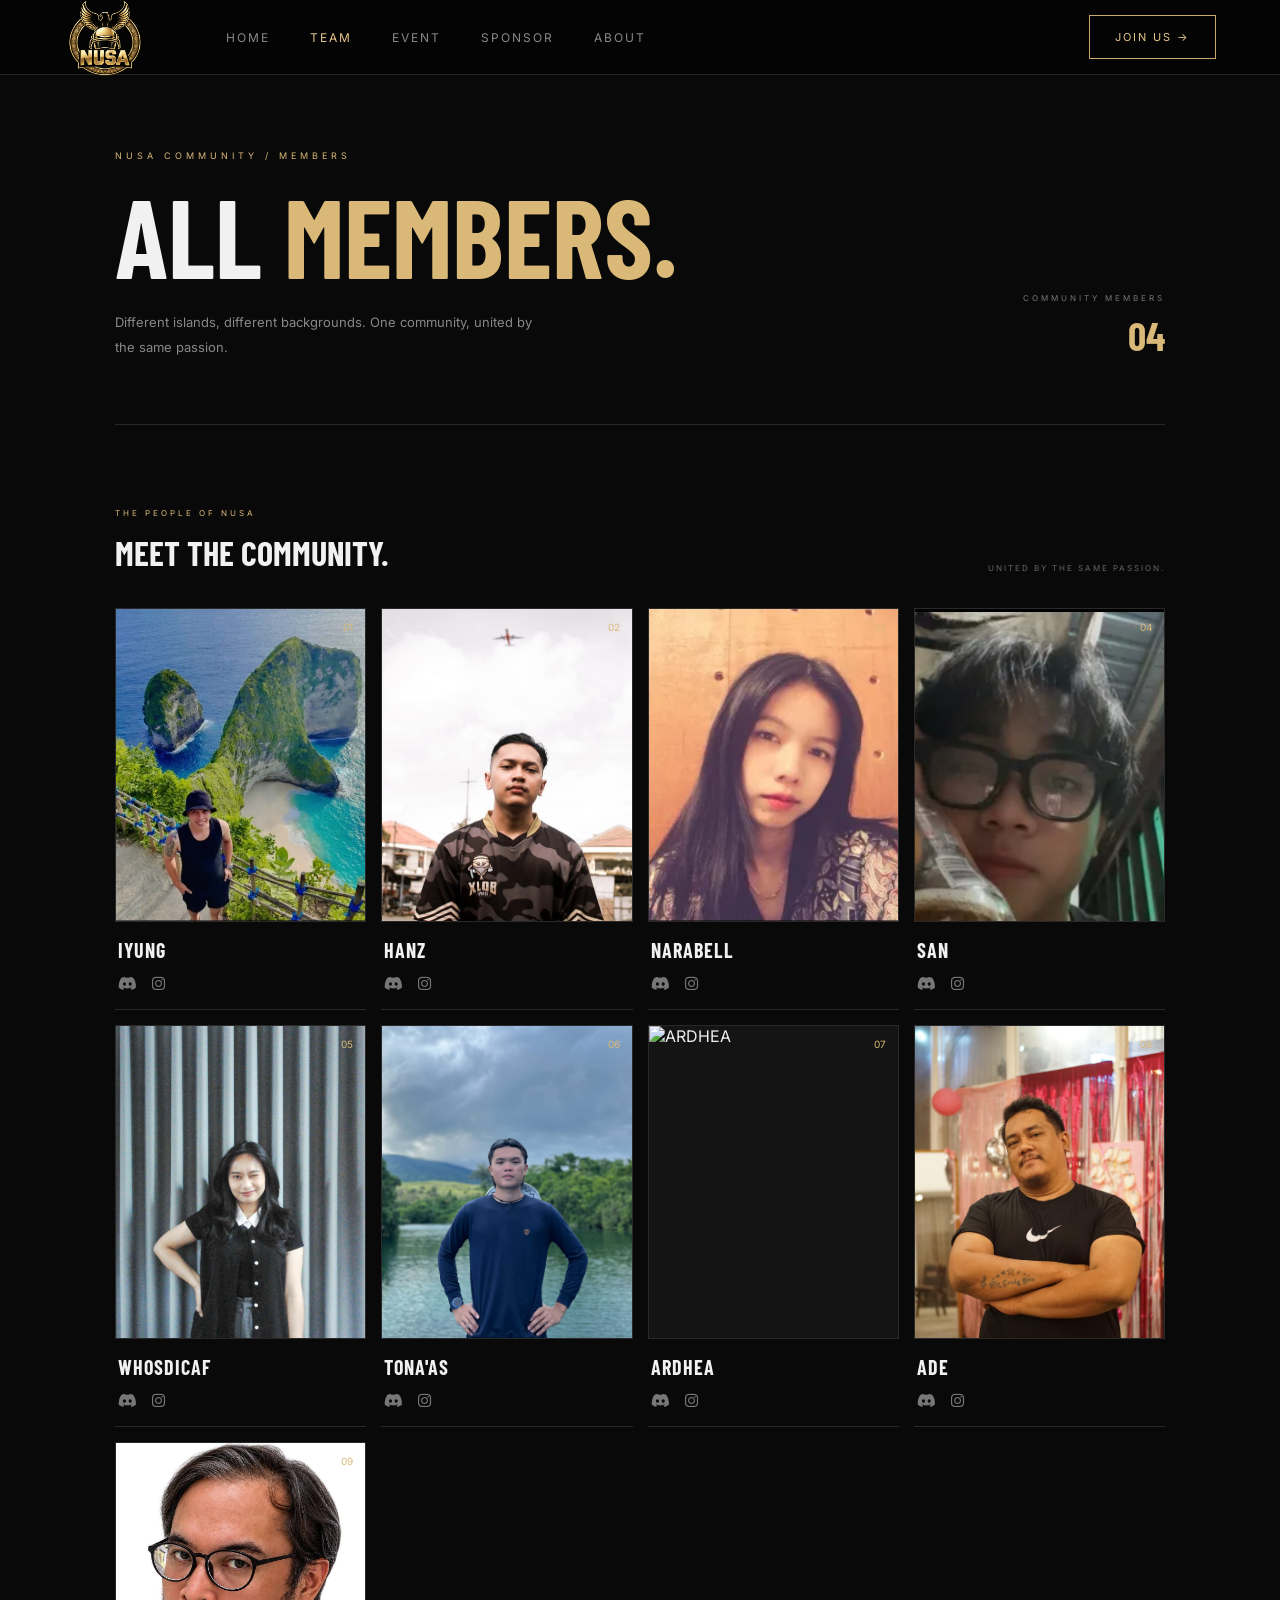
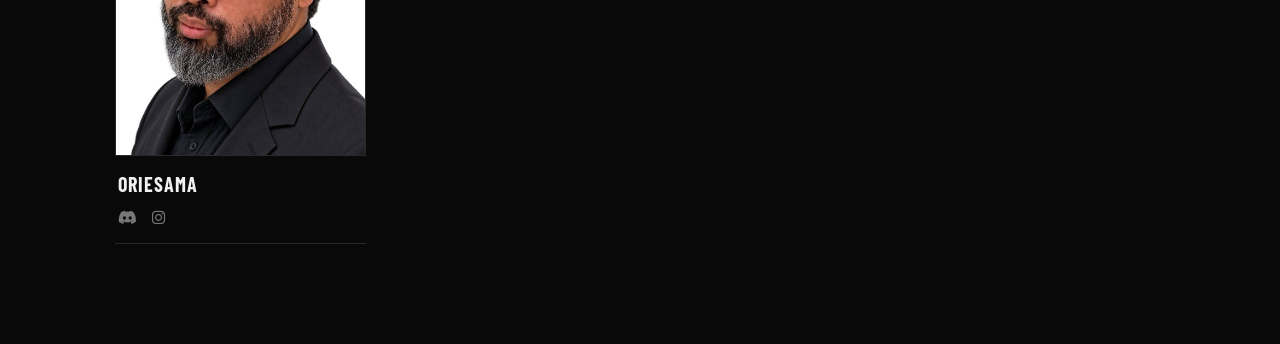
==== members.html @ d5d5108a "Add files via upload" ====
<!DOCTYPE html>
<html lang="id">

<head>
    <meta charset="UTF-8">
    <meta name="viewport" content="width=device-width, initial-scale=1.0">

    <title>NUSA — All Members</title>

    <link rel="stylesheet" href="style.css">
    <link rel="stylesheet" href="members.css">

    <link
        rel="stylesheet"
        href="https://cdnjs.cloudflare.com/ajax/libs/font-awesome/6.7.2/css/all.min.css"
    >
</head>

<body>

    <!-- NAVBAR -->
   
<header class="navbar">

    <div class="nav-logo">
        <a href="index.html">
            <img src="assets/logo-nusa.png" alt="NUSA">
        </a>
    </div>

    <nav>
        <a href="index.html#home">HOME</a>
        <a href="index.html#team" class="active">TEAM</a>
        <a href="index.html#event">EVENT</a>
        <a href="index.html#sponsor">SPONSOR</a>
        <a href="index.html#about">ABOUT</a>
    </nav>

    <a href="https://discord.gg/Gjk4y7gCj"
       target="_blank"
       rel="noopener noreferrer"
       class="join-btn">
        JOIN US <span>→</span>
    </a>

</header>

    <main>

        
<section class="members-page">

    <!-- MEMBERS HERO -->
    <div class="members-hero">
        <span class="members-label">NUSA COMMUNITY / MEMBERS</span>

        <h1>
            ALL <span>MEMBERS.</span>
        </h1>

        <p>
            Different islands, different backgrounds.
            One community, united by the same passion.
        </p>

        <div class="members-count">
            <span>COMMUNITY MEMBERS</span>
            <strong>04</strong>
        </div>
    </div>


    <!-- MEMBER DIRECTORY -->
    <div class="members-directory">

        <div class="directory-heading">
            <div>
                <span>THE PEOPLE OF NUSA</span>
                <h2>MEET THE COMMUNITY.</h2>
            </div>

            <p>UNITED BY THE SAME PASSION.</p>
        </div>


        <div class="members-grid">

            <!-- MEMBER 01 -->
            <article class="directory-card">
                <div class="directory-photo">
                    <img src="assets/member-01.jpg" alt="Iyung">
                    <span class="directory-number">01</span>
                </div>
                <div class="directory-info">
                    <h3>IYUNG</h3>

                    <div class="member-socials">
                        <a href="LINK_DISCORD_IYUNG"
                        target="_blank"
                        rel="noopener noreferrer"
                        aria-label="Discord">
                            <i class="fa-brands fa-discord"></i>
                        </a>

                        <a href="LINK_INSTAGRAM_IYUNG"
                        target="_blank"
                        rel="noopener noreferrer"
                        aria-label="Instagram">
                            <i class="fa-brands fa-instagram"></i>
                        </a>
                    </div>
                </div>
            </article>


            <!-- MEMBER 02 -->
            <article class="directory-card">
                <div class="directory-photo">
                    <img src="assets/member-02.jpg" alt="Hanz">
                    <span class="directory-number">02</span>
                </div>
                <div class="directory-info">
                    <h3>HANZ</h3>

                    <div class="member-socials">
                        <a href="LINK_DISCORD_HANZ"
                        target="_blank"
                        rel="noopener noreferrer"
                        aria-label="Discord">
                            <i class="fa-brands fa-discord"></i>
                        </a>

                        <a href="LINK_INSTAGRAM_HANZ"
                        target="_blank"
                        rel="noopener noreferrer"
                        aria-label="Instagram">
                            <i class="fa-brands fa-instagram"></i>
                        </a>
                    </div>
                </div>
            </article>


            <!-- MEMBER 03 -->
            <article class="directory-card">
                <div class="directory-photo">
                    <img src="assets/member-03.jpg" alt="Narabell">
                    <span class="directory-number">03</span>
                </div>
                <div class="directory-info">
                    <h3>NARABELL</h3>

                    <div class="member-socials">
                        <a href="LINK_DISCORD_NARABELL"
                        target="_blank"
                        rel="noopener noreferrer"
                        aria-label="Discord">
                            <i class="fa-brands fa-discord"></i>
                        </a>

                        <a href="LINK_INSTAGRAM_NARABELL"
                        target="_blank"
                        rel="noopener noreferrer"
                        aria-label="Instagram">
                            <i class="fa-brands fa-instagram"></i>
                        </a>
                    </div>
                </div>
            </article>


            <!-- MEMBER 04 -->
            <article class="directory-card">
                <div class="directory-photo">
                    <img src="assets/member-04.jpg" alt="San">
                    <span class="directory-number">04</span>
                </div>          
                <div class="directory-info">
                    <h3>SAN</h3>
                    <div class="member-socials">
                        <a href="LINK_DISCORD_SAN"
                        target="_blank"
                        rel="noopener noreferrer"
                        aria-label="Discord">
                            <i class="fa-brands fa-discord"></i>
                        </a>

                        <a href="LINK_INSTAGRAM_SAN"
                        target="_blank"
                        rel="noopener noreferrer"
                        aria-label="Instagram">
                            <i class="fa-brands fa-instagram"></i>
                        </a>
                    </div>
                </div>
            </article>

            <!-- MEMBER 05 -->
            <article class="directory-card">
                <div class="directory-photo">
                    <img src="assets/member-05.jpg" alt="WHOSDICAF">
                    <span class="directory-number">05</span>
                </div>          
                <div class="directory-info">
                    <h3>WHOSDICAF</h3>
                    <div class="member-socials">
                        <a href="LINK_DISCORD_WHOSDICAF"
                        target="_blank"
                        rel="noopener noreferrer"
                        aria-label="Discord">
                            <i class="fa-brands fa-discord"></i>
                        </a>

                        <a href="LINK_INSTAGRAM_WHOSDICAF"
                        target="_blank"
                        rel="noopener noreferrer"
                        aria-label="Instagram">
                            <i class="fa-brands fa-instagram"></i>
                        </a>
                    </div>
                </div>
            </article>

            <!-- MEMBER 06 -->
            <article class="directory-card">
                <div class="directory-photo">
                    <img src="assets/member-06.jpg" alt="TONA'AS">
                    <span class="directory-number">06</span>
                </div>          
                <div class="directory-info">
                    <h3>TONA'AS</h3>
                    <div class="member-socials">
                        <a href="LINK_DISCORD_TONA'AS"
                        target="_blank"
                        rel="noopener noreferrer"
                        aria-label="Discord">
                            <i class="fa-brands fa-discord"></i>
                        </a>

                        <a href="LINK_INSTAGRAM_TONA'AS"
                        target="_blank"
                        rel="noopener noreferrer"
                        aria-label="Instagram">
                            <i class="fa-brands fa-instagram"></i>
                        </a>
                    </div>
                </div>
                </article>

            <!-- MEMBER 07 -->
            <article class="directory-card">
                <div class="directory-photo">
                    <img src="assets/member-07.jpg" alt="ARDHEA">
                    <span class="directory-number">07</span>
                </div>          
                <div class="directory-info">
                    <h3>ARDHEA</h3>
                    <div class="member-socials">
                        <a href="LINK_DISCORD_ARDHEA"
                        target="_blank"
                        rel="noopener noreferrer"
                        aria-label="Discord">
                            <i class="fa-brands fa-discord"></i>
                        </a>

                        <a href="LINK_INSTAGRAM_ARDHEA"
                        target="_blank"
                        rel="noopener noreferrer"
                        aria-label="Instagram">
                            <i class="fa-brands fa-instagram"></i>
                        </a>
                    </div>
                </div>
            </article>

            <!-- MEMBER 08 -->
            <article class="directory-card">
                <div class="directory-photo">
                    <img src="assets/member-08.jpg" alt="ADE">
                    <span class="directory-number">08</span>
                </div>          
                <div class="directory-info">
                    <h3>ADE</h3>
                    <div class="member-socials">
                        <a href="LINK_DISCORD_ADE"
                        target="_blank"
                        rel="noopener noreferrer"
                        aria-label="Discord">
                            <i class="fa-brands fa-discord"></i>
                        </a>

                        <a href="LINK_INSTAGRAM_ADE"
                        target="_blank"
                        rel="noopener noreferrer"
                        aria-label="Instagram">
                            <i class="fa-brands fa-instagram"></i>
                        </a>
                    </div>
                </div>
            </article>

            <!-- MEMBER 09 -->
            <article class="directory-card">
                <div class="directory-photo">
                    <img src="assets/member-09.jpg" alt="ORIESAMA">
                    <span class="directory-number">09</span>
                </div>          
                <div class="directory-info">
                    <h3>ORIESAMA</h3>
                    <div class="member-socials">
                        <a href="LINK_DISCORD_ORIESAMA"
                        target="_blank"
                        rel="noopener noreferrer"
                        aria-label="Discord">
                            <i class="fa-brands fa-discord"></i>
                        </a>

                        <a href="LINK_INSTAGRAM_ORIESAMA"
                        target="_blank"
                        rel="noopener noreferrer"
                        aria-label="Instagram">
                            <i class="fa-brands fa-instagram"></i>
                        </a>
                    </div>
                </div>
            </article>

        </div>

    </div>

</section>

    </main>

    <!-- FOOTER -->

</body>
</html>
---- style.css ----
@import url('https://fonts.googleapis.com/css2?family=Barlow+Condensed:wght@400;500;600;700&family=Inter:wght@300;400;500;600&display=swap');


/* ================= RESET ================= */

* {
    margin: 0;
    padding: 0;
    box-sizing: border-box;
}

html {
    scroll-behavior: smooth;
}

body {
    background: #090909;
    color: #eee;
    font-family: 'Inter', sans-serif;
}

a {
    color: inherit;
    text-decoration: none;
}


/* ================= STARTUP SCREEN ================= */

#preloader {
    position: fixed;
    inset: 0;

    width: 100vw;
    height: 100vh;

    background: #000;

    display: flex;
    align-items: center;
    justify-content: center;

    z-index: 9999;

    opacity: 1;
    visibility: visible;

    overflow: hidden;

    transition:
        opacity 1s ease,
        visibility 1s ease;
}


/* Startup image */

#preloader img {
    width: 100vw;
    height: 100vh;

    max-width: none;

    object-fit: cover;

    display: block;

    transform: scale(1);

    animation: startupZoom 3.2s ease forwards;
}


/* Saat startup selesai */

#preloader.hide {
    opacity: 0;
    visibility: hidden;
    pointer-events: none;
}


/* Zoom cinematic */

@keyframes startupZoom {

    0% {
        transform: scale(1.02);
    }

    70% {
        transform: scale(1.06);
    }

    100% {
        transform: scale(1.1);
    }

}


/* ================= NAVBAR ================= */

.navbar {
    position: fixed;

    top: 0;
    left: 0;

    width: 100%;
    height: 75px;

    display: flex;
    align-items: center;

    padding: 0 5%;

    background: rgba(5, 5, 5, 0.92);

    border-bottom: 1px solid #252525;

    z-index: 1000;
}

.nav-logo img {
    width: 82px;
    height: auto;
    display: block;
}

.navbar nav {
    display: flex;
    gap: 40px;

    margin-left: 80px;
}

.navbar nav a {
    font-size: 12px;
    letter-spacing: 2px;

    color: #888;

    transition: 0.3s;
}

.navbar nav a:hover,
.navbar nav a.active {
    color: #e5c58a;
}

.join-btn {
    margin-left: auto;

    padding: 14px 25px;

    border: 1px solid #c9a96a;

    color: #e5c58a;

    font-size: 11px;
    letter-spacing: 2px;

    transition: 0.3s;
}

.join-btn:hover {
    background: #c9a96a;
    color: #000;
}


/* ================= HERO ================= */

.hero {
    min-height: calc(100vh - 75px);

    position: relative;

    display: flex;
    align-items: center;

    overflow: hidden;

    padding: 110px 8% 70px;

    background:
        radial-gradient(
            circle at 72% 48%,
            rgba(201, 169, 106, 0.10),
            transparent 28%
        ),
        radial-gradient(
            circle at 50% 100%,
            rgba(201, 169, 106, 0.04),
            transparent 35%
        ),
        #090909;
}


/* ================= HERO TEXTURE ================= */

.hero::before {
    content: "";

    position: absolute;

    inset: 0;

    opacity: 0.18;

    background-image:
        linear-gradient(
            90deg,
            transparent 49.8%,
            rgba(201,169,106,0.08) 50%,
            transparent 50.2%
        ),
        linear-gradient(
            rgba(255,255,255,0.018) 1px,
            transparent 1px
        );

    background-size:
        100% 100%,
        100% 5px;

    pointer-events: none;
}


/* ================= DECORATIVE CIRCLE ================= */

.hero::after {
    content: "";

    position: absolute;

    width: 720px;
    height: 720px;

    right: 5%;
    top: 50%;

    transform: translateY(-50%);

    border: 1px solid rgba(201,169,106,0.12);

    border-radius: 50%;

    box-shadow:
        0 0 0 60px rgba(201,169,106,0.015),
        0 0 0 120px rgba(201,169,106,0.008);

    pointer-events: none;
}


/* ================= HERO CONTENT ================= */

.hero-content {
    width: 48%;

    position: relative;

    z-index: 3;
}


.small-title {
    font-size: 10px;

    letter-spacing: 4px;

    line-height: 1.8;

    color: #888;

    margin-bottom: 32px;
}


.hero h1 {
    font-family: 'Barlow Condensed', sans-serif;

    font-size: clamp(58px, 6vw, 94px);

    line-height: 0.88;

    font-weight: 600;

    letter-spacing: -2px;

    color: #eeeeee;
}


.hero h1 span {
    color: #d9b878;
}


.line {
    width: 42px;
    height: 2px;

    background: #d9b878;

    margin: 30px 0;
}


.hero-description {
    max-width: 430px;

    font-size: 13px;

    line-height: 1.8;

    color: #858585;
}


/* ================= HERO BUTTONS ================= */

.hero-buttons {
    display: flex;

    gap: 14px;

    margin-top: 32px;
}


.btn-primary,
.btn-secondary {
    display: inline-flex;

    align-items: center;

    justify-content: center;

    min-height: 48px;

    padding: 0 25px;

    font-size: 10px;

    letter-spacing: 1.8px;

    transition:
        background 0.3s ease,
        color 0.3s ease,
        border-color 0.3s ease,
        transform 0.3s ease;
}


.btn-primary {
    background: #d9b878;

    color: #080808;

    border: 1px solid #d9b878;
}


.btn-primary:hover {
    background: #edd49f;

    transform: translateY(-2px);
}


.btn-secondary {
    border: 1px solid #444;

    color: #ddd;

    background: rgba(255,255,255,0.01);
}


.btn-secondary:hover {
    border-color: #d9b878;

    color: #d9b878;

    transform: translateY(-2px);
}


/* ================= HERO LOGO ================= */

.hero-logo {
    position: absolute;

    z-index: 3;

    right: 14%;

    top: 50%;

    transform: translateY(-50%);

    width: 430px;

    text-align: center;
}


.hero-logo::before {
    content: "";

    position: absolute;

    width: 470px;
    height: 470px;

    left: 50%;
    top: 50%;

    transform: translate(-50%, -50%);

    border: 1px solid rgba(201,169,106,0.08);

    border-radius: 50%;
}


.hero-logo img {
    position: relative;

    width: 410px;

    max-width: 100%;

    display: block;

    margin: 0 auto;

    filter:
        drop-shadow(0 15px 35px rgba(0,0,0,0.7))
        drop-shadow(0 0 25px rgba(201,169,106,0.08));
}


.hero-logo p {
    position: relative;

    margin-top: -5px;

    font-family: 'Barlow Condensed', sans-serif;

    font-size: 20px;

    letter-spacing: 5px;

    color: #d9b878;
}


/* ================= HERO SIDE TEXT ================= */

.hero-side-text {
    position: absolute;

    right: 3.5%;

    top: 50%;

    transform: translateY(-50%);

    z-index: 3;

    font-size: 9px;

    line-height: 2;

    letter-spacing: 4px;

    color: #555;

    text-align: center;
}


/* ================= HERO DECORATIVE LINE ================= */

.hero-content::before {
    content: "";

    position: absolute;

    width: 1px;
    height: 90px;

    left: -35px;
    top: 50%;

    transform: translateY(-50%);

    background:
        linear-gradient(
            to bottom,
            transparent,
            #d9b878,
            transparent
        );

    opacity: 0.5;
}


/* ================= HERO SLIDE INDICATOR ================= */

.hero::marker {
    display: none;
}


/* ================= RESPONSIVE HERO ================= */

@media (max-width: 1100px) {

    .hero-logo {
        right: 8%;
    }

    .hero-logo img {
        width: 350px;
    }

    .hero-logo::before {
        width: 400px;
        height: 400px;
    }

    .hero-side-text {
        display: none;
    }
}


@media (max-width: 900px) {

    .hero {
        min-height: 850px;

        padding: 120px 8% 80px;

        align-items: flex-start;
    }

    .hero-content {
        width: 100%;
    }

    .hero-logo {
        position: absolute;

        right: 50%;

        top: 58%;

        transform: translate(50%, -50%);

        opacity: 0.18;

        width: 500px;
    }

    .hero-logo img {
        width: 420px;
    }

    .hero-logo p {
        display: none;
    }

    .hero::after {
        right: 50%;

        transform:
            translate(50%, -50%);
    }
}


@media (max-width: 600px) {

    .hero {
        min-height: 800px;

        padding: 110px 7% 60px;
    }

    .hero h1 {
        font-size: 55px;
    }

    .hero-description {
        max-width: 320px;
    }

    .hero-buttons {
        flex-wrap: wrap;
    }

    .hero-logo {
        top: 62%;

        width: 380px;
    }

    .hero-logo img {
        width: 340px;
    }

    .hero-logo::before {
        width: 360px;
        height: 360px;
    }

    .hero-content::before {
        display: none;
    }
}


/* ================= SECTION ================= */

.section {
    position: relative;

    padding: 100px 8%;

    border-top: 1px solid #242424;
}

.section-number {
    position: absolute;

    left: 3%;

    top: 105px;

    color: #a98b58;

    font-family: 'Barlow Condensed';

    font-size: 20px;
}

.section-header {
    display: flex;

    justify-content: space-between;

    align-items: end;

    margin-left: 35px;

    margin-bottom: 45px;
}

.section-header h2 {
    font-family: 'Barlow Condensed';

    font-size: 45px;

    letter-spacing: 2px;

    color: #e5c58a;
}

.section-header p {
    font-size: 10px;

    letter-spacing: 3px;

    color: #777;

    margin-top: 5px;
}

.section-header > a {
    font-size: 10px;

    letter-spacing: 2px;

    color: #aaa;
}


/* ================= TEAM ================= */

.team-section {
    padding-top: 110px;
    padding-bottom: 120px;

    background: #090909;
}


/* ================= TEAM INTRO ================= */

.team-intro {
    display: grid;

    grid-template-columns: 1fr 1fr;

    gap: 60px;

    margin-left: 35px;

    margin-bottom: 55px;

    align-items: end;
}


.team-intro-text span {
    font-size: 9px;

    letter-spacing: 4px;

    color: #777;
}


.team-intro-text h3 {
    margin-top: 15px;

    font-family: 'Barlow Condensed', sans-serif;

    font-size: 55px;

    line-height: 0.9;

    font-weight: 500;

    color: #eee;
}


.team-intro-text h3 strong {
    color: #d9b878;

    font-weight: 500;
}


/* ================= TEAM QUOTE ================= */

.team-quote {
    position: relative;

    padding-left: 30px;

    border-left: 1px solid rgba(217,184,120,0.4);

    font-family: 'Barlow Condensed', sans-serif;

    font-size: 32px;

    line-height: 1.05;

    font-style: italic;

    color: #aaa;
}


.team-quote > span {
    position: absolute;

    left: 28px;
    top: -20px;

    font-family: Georgia, serif;

    font-size: 55px;

    color: #d9b878;

    opacity: 0.7;
}


.team-quote small {
    display: block;

    margin-top: 22px;

    font-family: 'Inter', sans-serif;

    font-size: 8px;

    font-style: normal;

    letter-spacing: 3px;

    color: #666;
}


/* ================= MEMBER GRID ================= */

.team-grid {
    display: grid;

    grid-template-columns:
        repeat(4, 1fr);

    gap: 12px;

    margin-left: 35px;
}


/* ================= MEMBER CARD ================= */

.member-card {
    position: relative;

    min-width: 0;
}


.member-photo {
    position: relative;

    height: 330px;

    overflow: hidden;

    border: 1px solid #292929;

    background:
        radial-gradient(
            circle at center,
            #24211d 0%,
            #111 45%,
            #080808 100%
        );

    transition:
        border-color 0.35s ease,
        transform 0.35s ease;
}


.member-photo::before {
    content: "";

    position: absolute;

    width: 190px;
    height: 190px;

    left: 50%;
    top: 48%;

    transform:
        translate(-50%, -50%);

    border: 1px solid rgba(217,184,120,0.12);

    border-radius: 50%;
}


.member-photo::after {
    content: "";

    position: absolute;

    inset: 0;

    background:
        linear-gradient(
            135deg,
            transparent 45%,
            rgba(217,184,120,0.04) 50%,
            transparent 55%
        );

    pointer-events: none;
}


/* ================= MEMBER PLACEHOLDER ================= */

.member-placeholder {
    position: absolute;

    left: 50%;
    top: 50%;

    transform:
        translate(-50%, -50%);

    font-family: 'Barlow Condensed', sans-serif;

    font-size: 55px;

    letter-spacing: 3px;

    color: rgba(217,184,120,0.12);

    z-index: 1;
}


/* ================= MEMBER NUMBER ================= */

.member-number {
    position: absolute;

    top: 15px;
    right: 15px;

    z-index: 3;

    font-family: 'Barlow Condensed', sans-serif;

    font-size: 14px;

    color: #d9b878;
}


/* ================= MEMBER NAME ================= */

.member-name {
    padding: 16px 4px 0;

    font-family: 'Barlow Condensed', sans-serif;

    font-size: 21px;

    letter-spacing: 1.5px;

    color: #eee;
}


/* ================= MEMBER HOVER ================= */

.member-card:hover .member-photo {
    border-color: rgba(217,184,120,0.65);

    transform: translateY(-5px);
}


.member-card:hover .member-placeholder {
    color: rgba(217,184,120,0.3);

    transform:
        translate(-50%, -50%)
        scale(1.05);
}


/* ================= TEAM RESPONSIVE ================= */

@media (max-width: 900px) {

    .team-intro {
        grid-template-columns: 1fr;

        gap: 35px;
    }

    .team-grid {
        grid-template-columns:
            repeat(2, 1fr);
    }

}


@media (max-width: 600px) {

    .team-section {
        padding-top: 80px;
    }

    .team-intro {
        margin-left: 0;
    }

    .team-intro-text h3 {
        font-size: 45px;
    }

    .team-quote {
        font-size: 27px;
    }

    .team-grid {
        grid-template-columns:
            repeat(2, 1fr);

        margin-left: 0;
    }

    .member-photo {
        height: 240px;
    }

    .member-placeholder {
        font-size: 35px;
    }

}


/* ================= EVENT ================= */

.event-section {
    padding-top: 120px;
    padding-bottom: 120px;

    background: #090909;
}


/* ================= FEATURED EVENT ================= */

.featured-event {
    position: relative;

    display: grid;

    grid-template-columns: 1.5fr 0.7fr;

    min-height: 390px;

    margin-left: 35px;

    border: 1px solid #292929;

    background:
        radial-gradient(
            circle at 75% 50%,
            rgba(217,184,120,0.08),
            transparent 30%
        ),
        #0d0d0d;

    overflow: hidden;
}


/* Decorative circle */

.featured-event::before {
    content: "";

    position: absolute;

    width: 500px;
    height: 500px;

    right: 40px;
    top: 50%;

    transform: translateY(-50%);

    border: 1px solid rgba(217,184,120,0.07);

    border-radius: 50%;
}


.featured-event::after {
    content: "NUSA";

    position: absolute;

    right: 50px;
    bottom: -45px;

    font-family: 'Barlow Condensed', sans-serif;

    font-size: 180px;

    font-weight: 700;

    letter-spacing: -5px;

    color: rgba(255,255,255,0.018);

    pointer-events: none;
}


/* ================= FEATURED MAIN ================= */

.featured-event-main {
    position: relative;

    z-index: 2;

    padding: 45px 50px;
}


.event-label {
    display: inline-block;

    padding: 7px 11px;

    background: #d9b878;

    color: #090909;

    font-size: 8px;

    letter-spacing: 2px;
}


.event-number {
    position: absolute;

    top: 45px;
    right: 30px;

    font-family: 'Barlow Condensed', sans-serif;

    font-size: 14px;

    color: #555;
}


.featured-event h3 {
    margin-top: 45px;

    font-family: 'Barlow Condensed', sans-serif;

    font-size: 62px;

    line-height: 0.84;

    letter-spacing: 1px;

    color: #eee;
}


.featured-event p {
    max-width: 470px;

    margin-top: 28px;

    color: #777;

    font-size: 12px;

    line-height: 1.8;
}


/* ================= EVENT BUTTON ================= */

.event-button {
    display: inline-flex;

    margin-top: 28px;

    padding: 13px 20px;

    border: 1px solid #555;

    color: #d9b878;

    font-size: 9px;

    letter-spacing: 1.8px;

    transition: 0.3s ease;
}


.event-button:hover {
    border-color: #d9b878;

    background: #d9b878;

    color: #080808;
}


/* ================= FEATURED SIDE ================= */

.featured-event-side {
    position: relative;

    z-index: 2;

    display: flex;

    flex-direction: column;

    justify-content: center;

    gap: 35px;

    padding: 45px;

    border-left: 1px solid #292929;
}


.event-date,
.event-type,
.event-location {
    display: flex;

    flex-direction: column;

    gap: 7px;

    font-family: 'Barlow Condensed', sans-serif;

    font-size: 20px;

    letter-spacing: 1px;

    color: #ddd;
}


.event-date strong {
    font-size: 38px;

    color: #d9b878;
}


.event-date span,
.event-type span,
.event-location span {
    font-family: 'Inter', sans-serif;

    font-size: 8px;

    letter-spacing: 3px;

    color: #666;
}


/* ================= EVENT LIST TITLE ================= */

.event-list-title {
    display: flex;

    justify-content: space-between;

    margin:
        55px 0 0 35px;

    padding-bottom: 15px;

    border-bottom: 1px solid #292929;

    font-size: 8px;

    letter-spacing: 3px;

    color: #666;
}


/* ================= COMMUNITY EVENT ================= */

.event-list {
    margin-left: 35px;
}


.community-event {
    display: grid;

    grid-template-columns: 100px 1fr 120px;

    align-items: center;

    gap: 30px;

    padding: 25px 0;

    border-bottom: 1px solid #292929;

    transition: 0.3s ease;
}


.community-event:hover {
    padding-left: 10px;

    border-bottom-color: rgba(217,184,120,0.5);
}


.community-event-date {
    display: flex;

    flex-direction: column;

    gap: 2px;

    font-family: 'Barlow Condensed', sans-serif;
}


.community-event-date span {
    font-size: 25px;

    color: #d9b878;
}


.community-event-date small {
    font-family: 'Inter', sans-serif;

    font-size: 8px;

    letter-spacing: 2px;

    color: #666;
}


.community-event-info h3 {
    font-family: 'Barlow Condensed', sans-serif;

    font-size: 22px;

    letter-spacing: 1px;

    color: #ddd;
}


.community-event-info p {
    margin-top: 5px;

    font-size: 10px;

    color: #666;
}


.community-event-status {
    justify-self: end;

    padding: 7px 10px;

    border: 1px solid rgba(217,184,120,0.5);

    font-size: 7px;

    letter-spacing: 2px;

    color: #d9b878;
}


.community-event-status.completed {
    border-color: #333;

    color: #555;
}


/* ================= EVENT RESPONSIVE ================= */

@media (max-width: 900px) {

    .featured-event {
        grid-template-columns: 1fr;

        margin-left: 0;
    }

    .featured-event-side {
        display: grid;

        grid-template-columns:
            repeat(3, 1fr);

        border-left: 0;

        border-top: 1px solid #292929;
    }

    .event-list-title,
    .event-list {
        margin-left: 0;
    }

}


@media (max-width: 600px) {

    .event-section {
        padding-top: 80px;
    }

    .featured-event-main {
        padding: 35px 25px;
    }

    .featured-event h3 {
        font-size: 48px;
    }

    .featured-event-side {
        grid-template-columns: 1fr;

        padding: 25px;
    }

    .community-event {
        grid-template-columns: 65px 1fr;

        gap: 15px;
    }

    .community-event-status {
        grid-column: 2;

        justify-self: start;
    }

}


/* ================= SPONSOR ================= */

.sponsor-section {
    padding-top: 120px;
    padding-bottom: 130px;

    background: #090909;
}


/* ================= SPONSOR INTRO ================= */

.sponsor-intro {
    display: grid;

    grid-template-columns: 1fr 1fr;

    gap: 80px;

    margin-left: 35px;

    margin-bottom: 65px;

    align-items: end;
}


.sponsor-heading span {
    font-size: 8px;

    letter-spacing: 4px;

    color: #666;
}


.sponsor-heading h3 {
    margin-top: 16px;

    font-family: 'Barlow Condensed', sans-serif;

    font-size: 55px;

    line-height: 0.88;

    font-weight: 500;

    color: #eee;
}


.sponsor-heading h3 strong {
    color: #d9b878;

    font-weight: 500;
}


.sponsor-description {
    max-width: 430px;

    padding-left: 30px;

    border-left: 1px solid
        rgba(217,184,120,0.35);

    color: #777;

    font-size: 12px;

    line-height: 1.8;
}


/* ================= SPONSOR GRID ================= */

.sponsor-grid {
    display: grid;

    grid-template-columns:
        repeat(3, 1fr);

    margin-left: 35px;

    border-top: 1px solid #292929;

    border-left: 1px solid #292929;
}


/* ================= SPONSOR CARD ================= */

.sponsor-card {
    position: relative;

    min-height: 150px;

    display: flex;

    flex-direction: column;

    align-items: center;

    justify-content: center;

    gap: 6px;

    border-right: 1px solid #292929;

    border-bottom: 1px solid #292929;

    background: #0a0a0a;

    transition:
        background 0.3s ease,
        border-color 0.3s ease;
}


.sponsor-card span {
    position: absolute;

    top: 12px;
    left: 14px;

    font-family: 'Barlow Condensed', sans-serif;

    font-size: 11px;

    color: #444;
}


.sponsor-card strong {
    font-family: 'Barlow Condensed', sans-serif;

    font-size: 25px;

    letter-spacing: 3px;

    color: rgba(217,184,120,0.28);

    transition: 0.3s ease;
}


.sponsor-card small {
    font-size: 7px;

    letter-spacing: 3px;

    color: #444;
}


.sponsor-card:hover {
    background: #0f0f0f;

    border-color:
        rgba(217,184,120,0.3);
}


.sponsor-card:hover strong {
    color: #d9b878;
}


/* ================= SPONSOR CTA ================= */

.sponsor-cta {
    display: flex;

    align-items: center;

    justify-content: space-between;

    margin:
        70px 0 0 35px;

    padding:
        45px 50px;

    border: 1px solid #292929;

    background:
        radial-gradient(
            circle at 80% 50%,
            rgba(217,184,120,0.07),
            transparent 30%
        ),
        #0b0b0b;
}


.sponsor-cta span {
    font-size: 8px;

    letter-spacing: 4px;

    color: #666;
}


.sponsor-cta h3 {
    margin-top: 15px;

    font-family: 'Barlow Condensed', sans-serif;

    font-size: 48px;

    line-height: 0.85;

    font-weight: 500;

    color: #eee;
}


.sponsor-cta h3 strong {
    color: #d9b878;

    font-weight: 500;
}


.sponsor-cta a {
    display: inline-flex;

    align-items: center;

    justify-content: center;

    min-height: 48px;

    padding: 0 25px;

    border: 1px solid #555;

    color: #d9b878;

    font-size: 9px;

    letter-spacing: 2px;

    transition: 0.3s ease;
}


.sponsor-cta a:hover {
    background: #d9b878;

    border-color: #d9b878;

    color: #080808;
}


/* ================= SPONSOR RESPONSIVE ================= */

@media (max-width: 900px) {

    .sponsor-intro {
        grid-template-columns: 1fr;

        gap: 35px;
    }

    .sponsor-grid {
        grid-template-columns:
            repeat(2, 1fr);

        margin-left: 0;
    }

    .sponsor-cta {
        margin-left: 0;

        gap: 30px;

        align-items: flex-start;

        flex-direction: column;
    }

}


@media (max-width: 600px) {

    .sponsor-section {
        padding-top: 80px;
    }

    .sponsor-intro {
        margin-left: 0;
    }

    .sponsor-heading h3 {
        font-size: 45px;
    }

    .sponsor-grid {
        grid-template-columns: 1fr;
    }

    .sponsor-cta {
        padding: 35px 25px;
    }

    .sponsor-cta h3 {
        font-size: 42px;
    }

}

/* ================= ABOUT ================= */

.about-section {
    position: relative;

    padding-top: 120px;
    padding-bottom: 0;

    background: #090909;

    overflow: hidden;
}


/* ================= ABOUT MAIN ================= */

.about-main {
    display: grid;

    grid-template-columns: 1fr 1fr;

    gap: 100px;

    margin-left: 35px;

    padding-top: 35px;
}


/* ================= STATEMENT ================= */

.about-statement {
    position: relative;
}


.about-statement > span {
    font-size: 8px;

    letter-spacing: 4px;

    color: #666;
}


.about-statement h3 {
    margin-top: 25px;

    font-family: 'Barlow Condensed', sans-serif;

    font-size: 76px;

    line-height: 0.82;

    font-weight: 500;

    color: #eee;
}


.about-statement h3 strong {
    color: #d9b878;

    font-weight: 500;
}


.about-line {
    width: 55px;
    height: 1px;

    margin: 35px 0;

    background: #d9b878;
}


.about-statement h4 {
    font-family: 'Barlow Condensed', sans-serif;

    font-size: 45px;

    line-height: 0.85;

    font-weight: 400;

    font-style: italic;

    color: #666;
}


/* ================= ABOUT CONTENT ================= */

.about-content {
    max-width: 470px;

    padding-top: 35px;
}


.about-lead {
    margin-bottom: 25px;

    font-family: 'Barlow Condensed', sans-serif;

    font-size: 31px;

    line-height: 1;

    color: #ddd;
}


.about-content > p:not(.about-lead) {
    margin-bottom: 18px;

    font-size: 12px;

    line-height: 1.9;

    color: #777;
}


.about-button {
    display: inline-flex;

    margin-top: 25px;

    padding: 14px 22px;

    border: 1px solid #555;

    color: #d9b878;

    font-size: 8px;

    letter-spacing: 2px;

    transition: 0.3s ease;
}


.about-button:hover {
    background: #d9b878;

    border-color: #d9b878;

    color: #080808;
}


/* ================= ABOUT MAP ================= */

.about-map {
    position: relative;

    height: 360px;

    margin-top: 80px;

    border-top: 1px solid #292929;
    border-bottom: 1px solid #292929;

    overflow: hidden;

    background:
        radial-gradient(
            circle at 50% 50%,
            rgba(217,184,120,0.035),
            transparent 55%
        );

}


/* ================= MAP GRID ================= */

.map-grid {
    position: absolute;

    inset: 0;

    opacity: 0.18;

    background-image:
        linear-gradient(
            rgba(255,255,255,0.035) 1px,
            transparent 1px
        ),
        linear-gradient(
            90deg,
            rgba(255,255,255,0.035) 1px,
            transparent 1px
        );

    background-size:
        55px 55px;

}


/* ================= INDONESIA MAP ================= */

.indonesia-map {
    position: absolute;

    width: 78%;

    max-width: 1050px;

    left: 50%;

    top: 50%;

    transform:
        translate(-50%, -50%);

    opacity: 0.22;

    filter:
        grayscale(1)
        brightness(0.75)
        contrast(0.9);

    object-fit: contain;

    pointer-events: none;

}


/* ================= MAP OVERLAY ================= */

.map-overlay {
    position: absolute;

    inset: 0;

    background:
        linear-gradient(
            90deg,
            #090909 0%,
            transparent 25%,
            transparent 75%,
            #090909 100%
        ),
        linear-gradient(
            0deg,
            #090909 0%,
            transparent 25%,
            transparent 75%,
            #090909 100%
        );

    pointer-events: none;

}


/* ================= MAP CAPTION ================= */

.map-caption {
    position: absolute;

    right: 8%;

    top: 25%;

    display: flex;

    flex-direction: column;

    gap: 8px;

    text-align: left;

}


.map-caption::before {
    content: "";

    width: 70px;

    height: 1px;

    margin-bottom: 4px;

    background: #d9b878;

}


.map-caption span {
    font-family:
        'Barlow Condensed',
        sans-serif;

    font-size: 18px;

    letter-spacing: 4px;

    color: #d9b878;

}


.map-caption small {
    font-size: 7px;

    letter-spacing: 4px;

    color: #666;

}


/* ================= MAP SIDE TEXT ================= */

.map-side-text {
    position: absolute;

    right: 3%;

    bottom: 28%;

    display: flex;

    flex-direction: column;

    gap: 7px;

    padding-left: 20px;

    border-left: 1px solid
        rgba(217,184,120,0.5);

}


.map-side-text span {
    font-size: 7px;

    letter-spacing: 4px;

    color: #666;

}


/* ================= MOBILE ================= */

@media (max-width: 900px) {

    .about-map {
        height: 280px;
    }

    .indonesia-map {
        width: 100%;

        opacity: 0.17;
    }

    .map-caption {
        right: 5%;
    }

}


@media (max-width: 600px) {

    .about-map {
        height: 230px;
    }

    .indonesia-map {
        width: 125%;
    }

    .map-caption {
        top: 18%;
        right: 5%;
    }

    .map-side-text {
        display: none;
    }

}


/* ================= ABOUT FOOTER ================= */

.about-footer {
    display: flex;

    align-items: center;

    justify-content: space-between;

    padding: 30px 35px;

    border-bottom: 1px solid #292929;
}


.about-footer div {
    display: flex;

    gap: 25px;
}


.about-footer span {
    font-size: 7px;

    letter-spacing: 3px;

    color: #555;
}


.about-footer strong {
    font-family: 'Barlow Condensed', sans-serif;

    font-size: 35px;

    letter-spacing: 4px;

    color: #d9b878;
}


/* ================= ABOUT RESPONSIVE ================= */

@media (max-width: 900px) {

    .about-main {
        grid-template-columns: 1fr;

        gap: 30px;

        margin-left: 0;
    }

    .about-content {
        padding-top: 0;
    }

    .about-map {
        margin-top: 60px;
    }

}


@media (max-width: 600px) {

    .about-section {
        padding-top: 80px;
    }

    .about-statement h3 {
        font-size: 60px;
    }

    .about-statement h4 {
        font-size: 38px;
    }

    .about-map {
        height: 220px;
    }

    .map-watermark {
        font-size: 90px;
    }

    .about-footer {
        padding: 25px 0;

        align-items: flex-start;

        gap: 20px;

        flex-direction: column;
    }

    .about-footer div {
        flex-wrap: wrap;
    }

}


/* ================= FOOTER ================= */

footer {
    border-top: 1px solid #292929;

    padding: 35px 5%;

    display: flex;

    align-items: center;

    gap: 40px;

    color: #666;

    font-size: 9px;

    letter-spacing: 2px;
}

.footer-logo img {
    width: 100px;
}

footer p {
    margin: auto;
}

.social {
    color: #888;
}


/* ================= RESPONSIVE ================= */

@media (max-width: 900px) {

    .navbar nav {
        display: none;
    }

    .hero {
        padding: 120px 8%;
    }

    .hero-content {
        width: 100%;
    }

    .hero-logo {
        opacity: 0.15;

        left: 65%;
    }

    .team-grid {
        grid-template-columns: repeat(2, 1fr);
    }

    .event-content {
        grid-template-columns: 1fr;
    }

    .sponsor-grid {
        grid-template-columns: repeat(3, 1fr);
    }

    .about-content {
        grid-template-columns: 1fr;
    }
}


@media (max-width: 600px) {

    .join-btn {
        display: none;
    }

    .hero h1 {
        font-size: 55px;
    }

    .hero-logo {
        display: none;
    }

    .team-grid {
        grid-template-columns: 1fr 1fr;
    }

    .player-card {
        height: 250px;
    }

    .sponsor-grid {
        grid-template-columns: repeat(2, 1fr);
    }

    .section {
        padding: 70px 7%;
    }

    .section-number {
        display: none;
    }

    .section-header {
        margin-left: 0;
    }

    .team-grid,
    .event-content,
    .sponsor-grid,
    .about-content {
        margin-left: 0;
    }

}

/* ================= SCROLL REVEAL ================= */

.reveal {
    opacity: 0;
    transform: translateY(30px);
    transition:
        opacity 0.8s ease,
        transform 0.8s ease;
}

.reveal.show {
    opacity: 1;
    transform: translateY(0);
}


/* ================= CARD STAGGER ================= */

.team-card,
.sponsor-card {
    opacity: 0;
    transform: translateY(25px);
    transition:
        opacity 0.6s ease,
        transform 0.6s ease;
}

.team-card.show-card,
.sponsor-card.show-card {
    opacity: 1;
    transform: translateY(0);
}

.team-card:nth-child(1),
.sponsor-card:nth-child(1) {
    transition-delay: 0.05s;
}

.team-card:nth-child(2),
.sponsor-card:nth-child(2) {
    transition-delay: 0.15s;
}

.team-card:nth-child(3),
.sponsor-card:nth-child(3) {
    transition-delay: 0.25s;
}

.team-card:nth-child(4),
.sponsor-card:nth-child(4) {
    transition-delay: 0.35s;
}

.sponsor-card:nth-child(5) {
    transition-delay: 0.45s;
}

.sponsor-card:nth-child(6) {
    transition-delay: 0.55s;
}

/* ================= MOBILE MENU ================= */

.menu-toggle {
    display: none;
    background: transparent;
    border: none;
    color: #e5c58a;
    font-size: 24px;
    cursor: pointer;
    padding: 8px;
    line-height: 1;
}


/* ================= MOBILE NAVBAR ================= */

@media (max-width: 600px) {

    .menu-toggle {
        display: block;
        margin-left: auto;
        z-index: 1001;
    }

    .navbar nav {
        position: absolute;
        top: 100%;
        left: 0;
        right: 0;

        display: none;
        flex-direction: column;
        gap: 0;

        padding: 20px 25px;

        background: #090909;
        border-top: 1px solid #292929;
        border-bottom: 1px solid #292929;

        z-index: 1000;
    }

    .navbar nav.open {
        display: flex;
    }

    .navbar nav a {
        display: block;
        padding: 16px 0;

        border-bottom: 1px solid #202020;

        font-size: 11px;
        letter-spacing: 3px;
    }

    .navbar nav a:last-child {
        border-bottom: none;
    }

    .join-btn {
        display: none;
    }

}

/* ================= SMOOTH SCROLL ================= */

html {
    scroll-behavior: smooth;
    scroll-padding-top: 90px;
}


/* ================= SOCIAL ICONS ================= */

.social {
    display: flex;
    align-items: center;
    gap: 22px;
}

.social a,
.social span {
    display: flex;
    align-items: center;
    justify-content: center;

    width: 20px;
    height: 20px;

    color: #666;
    font-size: 15px;

    text-decoration: none;

    transition:
        color 0.3s ease,
        transform 0.3s ease;
}

.social a:hover,
.social span:hover {
    color: #e5c58a;
    transform: translateY(-2px);
}

/* ================= TEAM MEMBER PHOTOS ================= */

.member-photo {
    position: relative;
    overflow: hidden;
}

.member-photo img {
    width: 100%;
    height: 100%;
    display: block;
    object-fit: cover;
    object-position: center center;
}

/* Atur fokus foto masing-masing */
.member-card:nth-child(1) img {
    object-position: center center;
}

.member-card:nth-child(2) img {
    object-position: center 75%;
}

.member-card:nth-child(3) img {
    object-position: center 35%;
}

.member-card:nth-child(4) img {
    object-position: center 35%;
}

.member-card:hover .member-photo img {
    transform: scale(1.05);
}
---- members.css ----
/* ================= MEMBERS PAGE ================= */

.members-page {
    min-height: 100vh;
    padding: 150px 9% 100px;
    background: #090909;
}

/* HERO */

.members-hero {
    position: relative;
    padding-bottom: 65px;
    border-bottom: 1px solid #292929;
}

.members-label {
    display: block;
    margin-bottom: 25px;
    color: #d9b878;
    font-size: 9px;
    letter-spacing: 4px;
}

.members-hero h1 {
    font-family: 'Barlow Condensed', sans-serif;
    font-size: clamp(65px, 9vw, 110px);
    line-height: 0.9;
    color: #f1f1f1;
    margin: 0;
}

.members-hero h1 span {
    color: #d9b878;
}

.members-hero p {
    max-width: 420px;
    margin-top: 25px;
    color: #888;
    font-size: 13px;
    line-height: 1.9;
}

.members-count {
    position: absolute;
    right: 0;
    bottom: 65px;
    display: flex;
    flex-direction: column;
    align-items: flex-end;
    gap: 8px;
}

.members-count span {
    color: #777;
    font-size: 8px;
    letter-spacing: 3px;
}

.members-count strong {
    font-family: 'Barlow Condensed', sans-serif;
    color: #d9b878;
    font-size: 40px;
}


/* DIRECTORY */

.members-directory {
    padding-top: 75px;
}

.directory-heading {
    display: flex;
    justify-content: space-between;
    align-items: flex-end;
    margin-bottom: 35px;
}

.directory-heading span {
    color: #d9b878;
    font-size: 8px;
    letter-spacing: 3px;
}

.directory-heading h2 {
    margin-top: 12px;
    color: #f1f1f1;
    font-family: 'Barlow Condensed', sans-serif;
    font-size: 34px;
}

.directory-heading p {
    color: #666;
    font-size: 8px;
    letter-spacing: 2px;
}


/* MEMBER GRID */

.members-grid {
    display: grid;
    grid-template-columns: repeat(4, minmax(0, 1fr));
    gap: 15px;
}

.directory-card {
    min-width: 0;
}

.directory-photo {
    position: relative;
    width: 100%;
    aspect-ratio: 4 / 5;
    overflow: hidden;
    background: #141414;
    border: 1px solid #292929;
}

.directory-photo img {
    width: 100%;
    height: 100%;
    object-fit: cover;
    display: block;
    transition: transform 0.5s ease;
}

.directory-card:hover .directory-photo img {
    transform: scale(1.05);
}

.directory-number {
    position: absolute;
    top: 12px;
    right: 12px;
    color: #d9b878;
    font-size: 10px;
}

.directory-info {
    padding: 16px 3px;
    border-bottom: 1px solid #292929;
}

.directory-info h3 {
    color: #f1f1f1;
    font-family: 'Barlow Condensed', sans-serif;
    font-size: 20px;
    letter-spacing: 1px;
}


/* RESPONSIVE */

@media (max-width: 900px) {

    .members-page {
        padding-left: 6%;
        padding-right: 6%;
    }

    .members-grid {
        grid-template-columns: repeat(2, minmax(0, 1fr));
        gap: 25px 15px;
    }

}

@media (max-width: 600px) {

    .members-page {
        padding: 120px 6% 70px;
    }

    .members-hero {
        padding-bottom: 45px;
    }

    .members-hero h1 {
        font-size: 65px;
    }

    .members-count {
        position: static;
        align-items: flex-start;
        margin-top: 25px;
    }

    .directory-heading {
        display: block;
    }

    .directory-heading p {
        margin-top: 12px;
    }

    .members-grid {
        gap: 20px 12px;
    }

    .directory-info h3 {
        font-size: 17px;
    }

}

/* ================= MEMBER SOCIALS ================= */

.member-socials {
    display: flex;
    align-items: center;
    gap: 15px;
    margin-top: 12px;
}

.member-socials a {
    color: #777;
    font-size: 15px;
    transition: 0.3s ease;
}

.member-socials a:hover {
    color: #d9b878;
    transform: translateY(-3px);
}
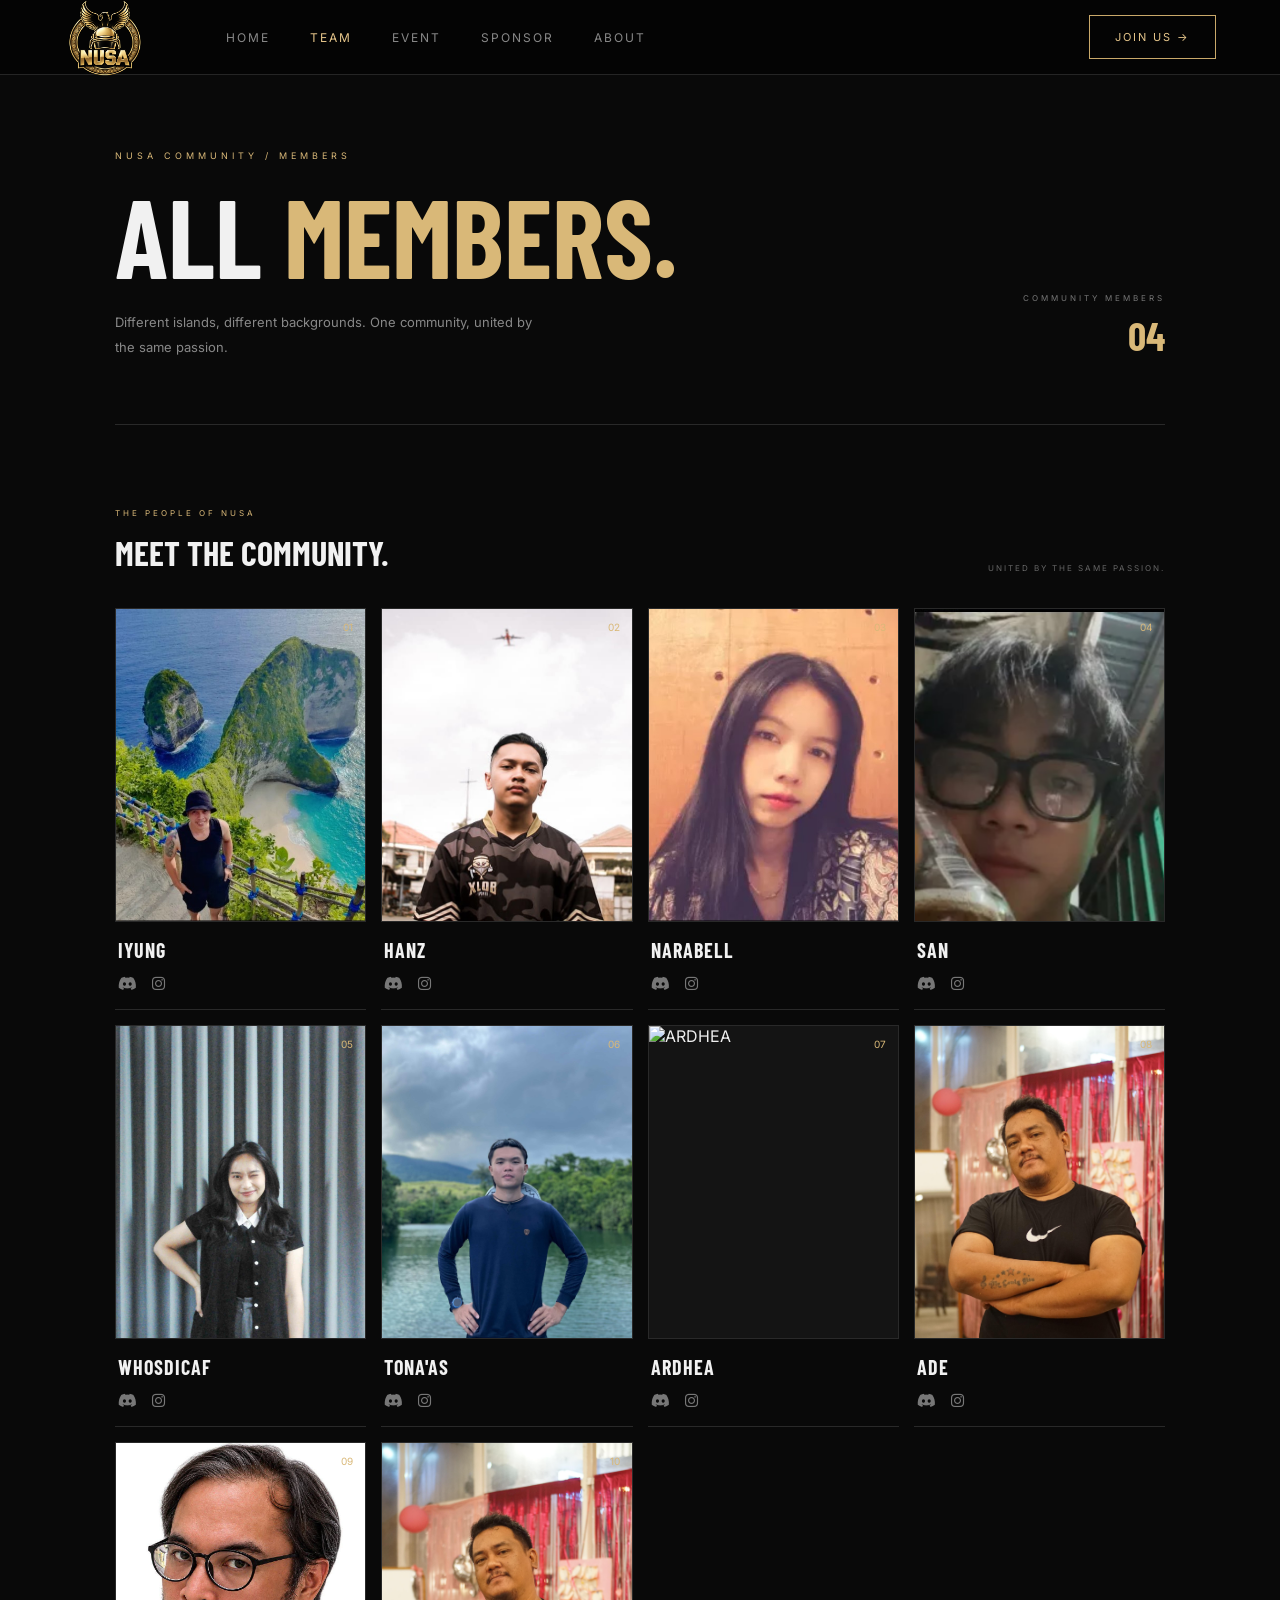
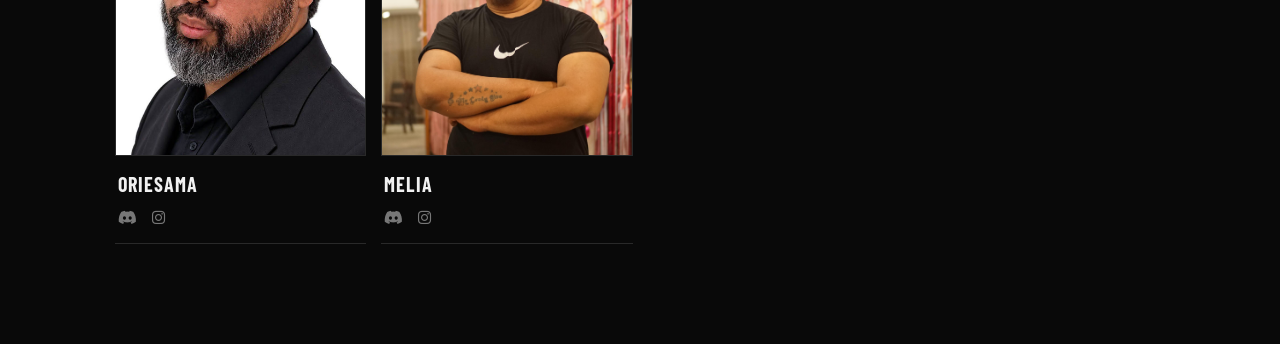
==== commit 2d34002c: "Update members.html" ====
--- a/members.html
+++ b/members.html
@@ -326,6 +326,32 @@
                 </div>
             </article>
 
+            <!-- MEMBER 10 -->
+            <article class="directory-card">
+                <div class="directory-photo">
+                    <img src="assets/member-08.jpg" alt="MELIA">
+                    <span class="directory-number">10</span>
+                </div>          
+                <div class="directory-info">
+                    <h3>MELIA</h3>
+                    <div class="member-socials">
+                        <a href="LINK_DISCORD_MELIA"
+                        target="_blank"
+                        rel="noopener noreferrer"
+                        aria-label="Discord">
+                            <i class="fa-brands fa-discord"></i>
+                        </a>
+
+                        <a href="LINK_INSTAGRAM_MELIA"
+                        target="_blank"
+                        rel="noopener noreferrer"
+                        aria-label="Instagram">
+                            <i class="fa-brands fa-instagram"></i>
+                        </a>
+                    </div>
+                </div>
+            </article>
+            
         </div>
 
     </div>
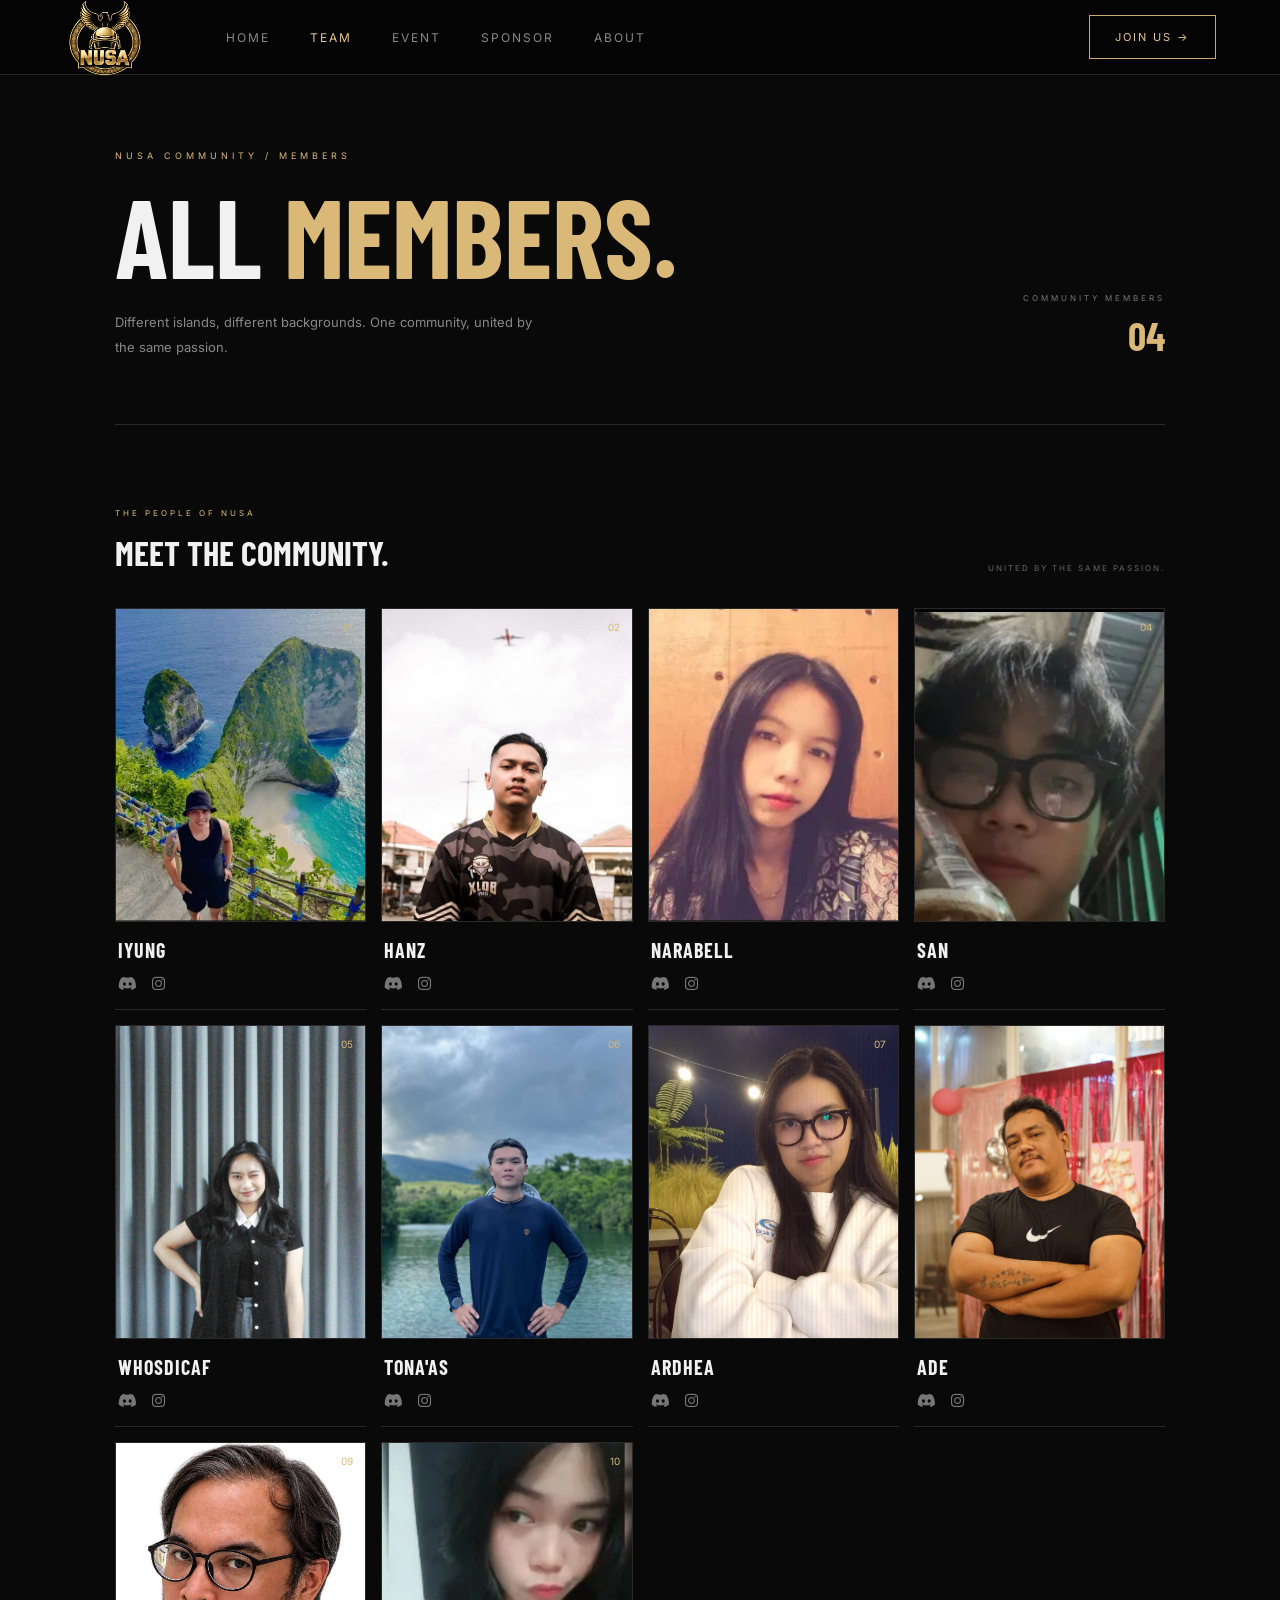
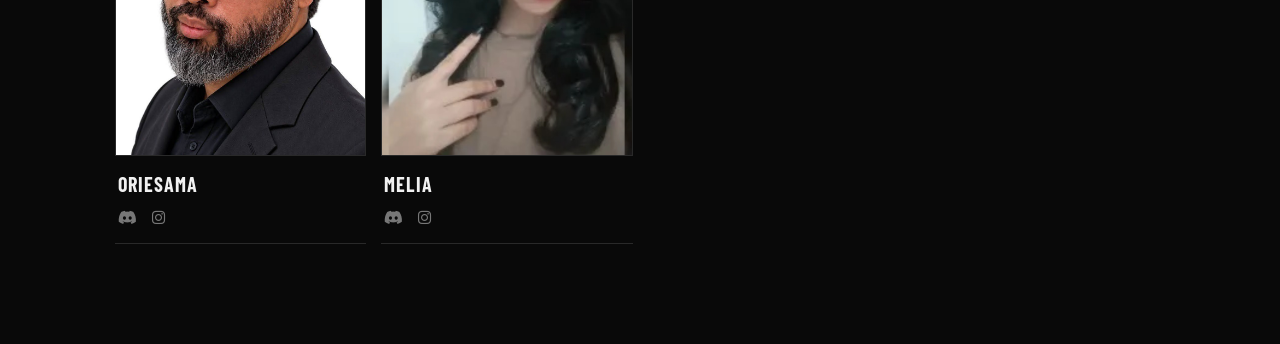
==== commit 05513aa6: "Update members.html" ====
--- a/members.html
+++ b/members.html
@@ -329,7 +329,7 @@
             <!-- MEMBER 10 -->
             <article class="directory-card">
                 <div class="directory-photo">
-                    <img src="assets/member-08.jpg" alt="MELIA">
+                    <img src="assets/member-10.jpg" alt="MELIA">
                     <span class="directory-number">10</span>
                 </div>          
                 <div class="directory-info">
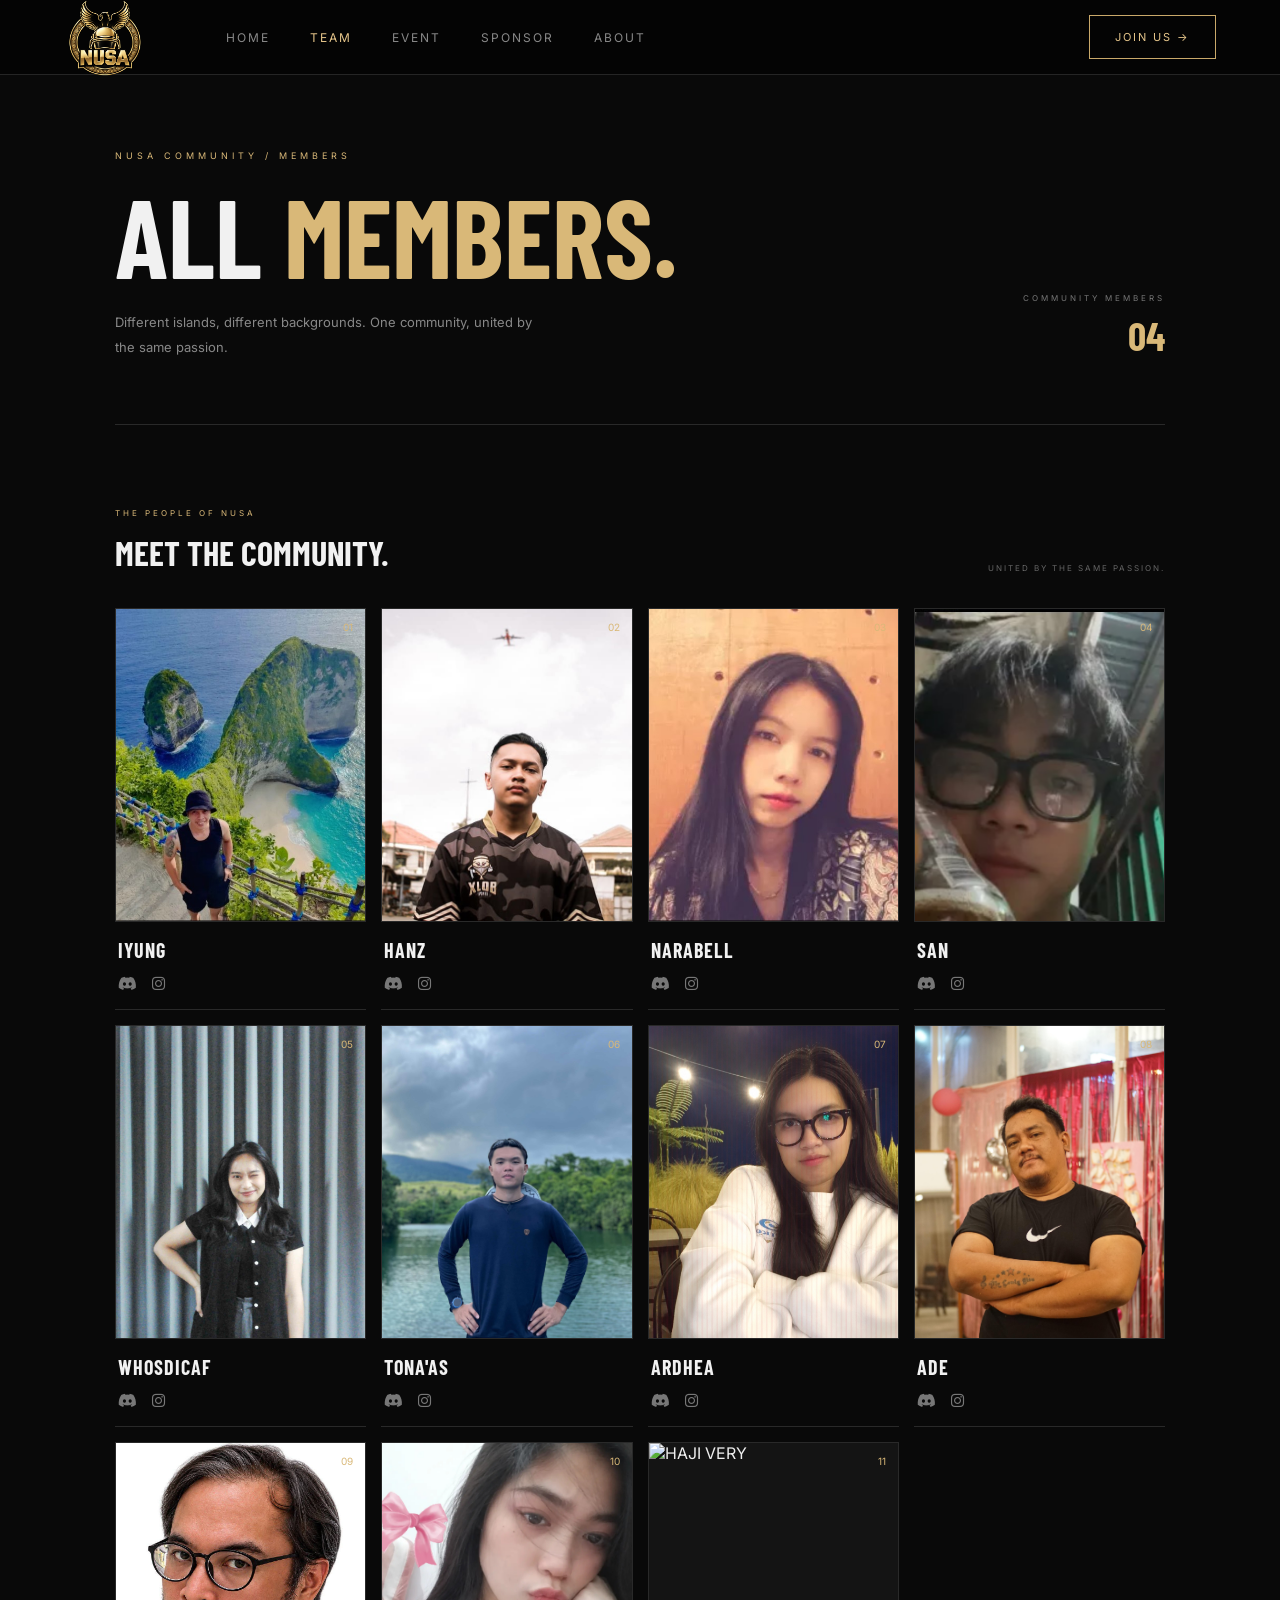
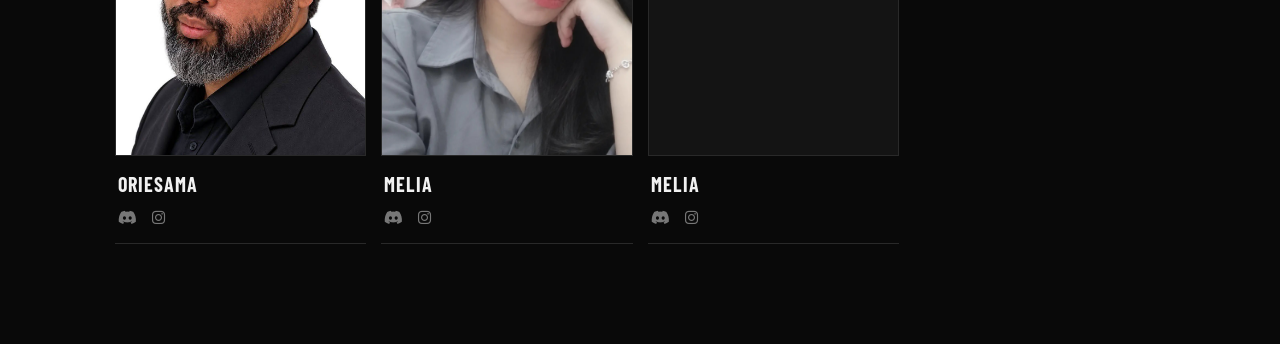
==== commit d2a2b98d: "Update members.html" ====
--- a/members.html
+++ b/members.html
@@ -351,6 +351,32 @@
                     </div>
                 </div>
             </article>
+
+        <!-- MEMBER 11 -->
+            <article class="directory-card">
+                <div class="directory-photo">
+                    <img src="assets/member-11.jpg" alt="HAJI VERY">
+                    <span class="directory-number">11</span>
+                </div>          
+                <div class="directory-info">
+                    <h3>MELIA</h3>
+                    <div class="member-socials">
+                        <a href="LINK_DISCORD_VERY"
+                        target="_blank"
+                        rel="noopener noreferrer"
+                        aria-label="Discord">
+                            <i class="fa-brands fa-discord"></i>
+                        </a>
+
+                        <a href="LINK_INSTAGRAM_VERY"
+                        target="_blank"
+                        rel="noopener noreferrer"
+                        aria-label="Instagram">
+                            <i class="fa-brands fa-instagram"></i>
+                        </a>
+                    </div>
+                </div>
+            </article>
             
         </div>
 
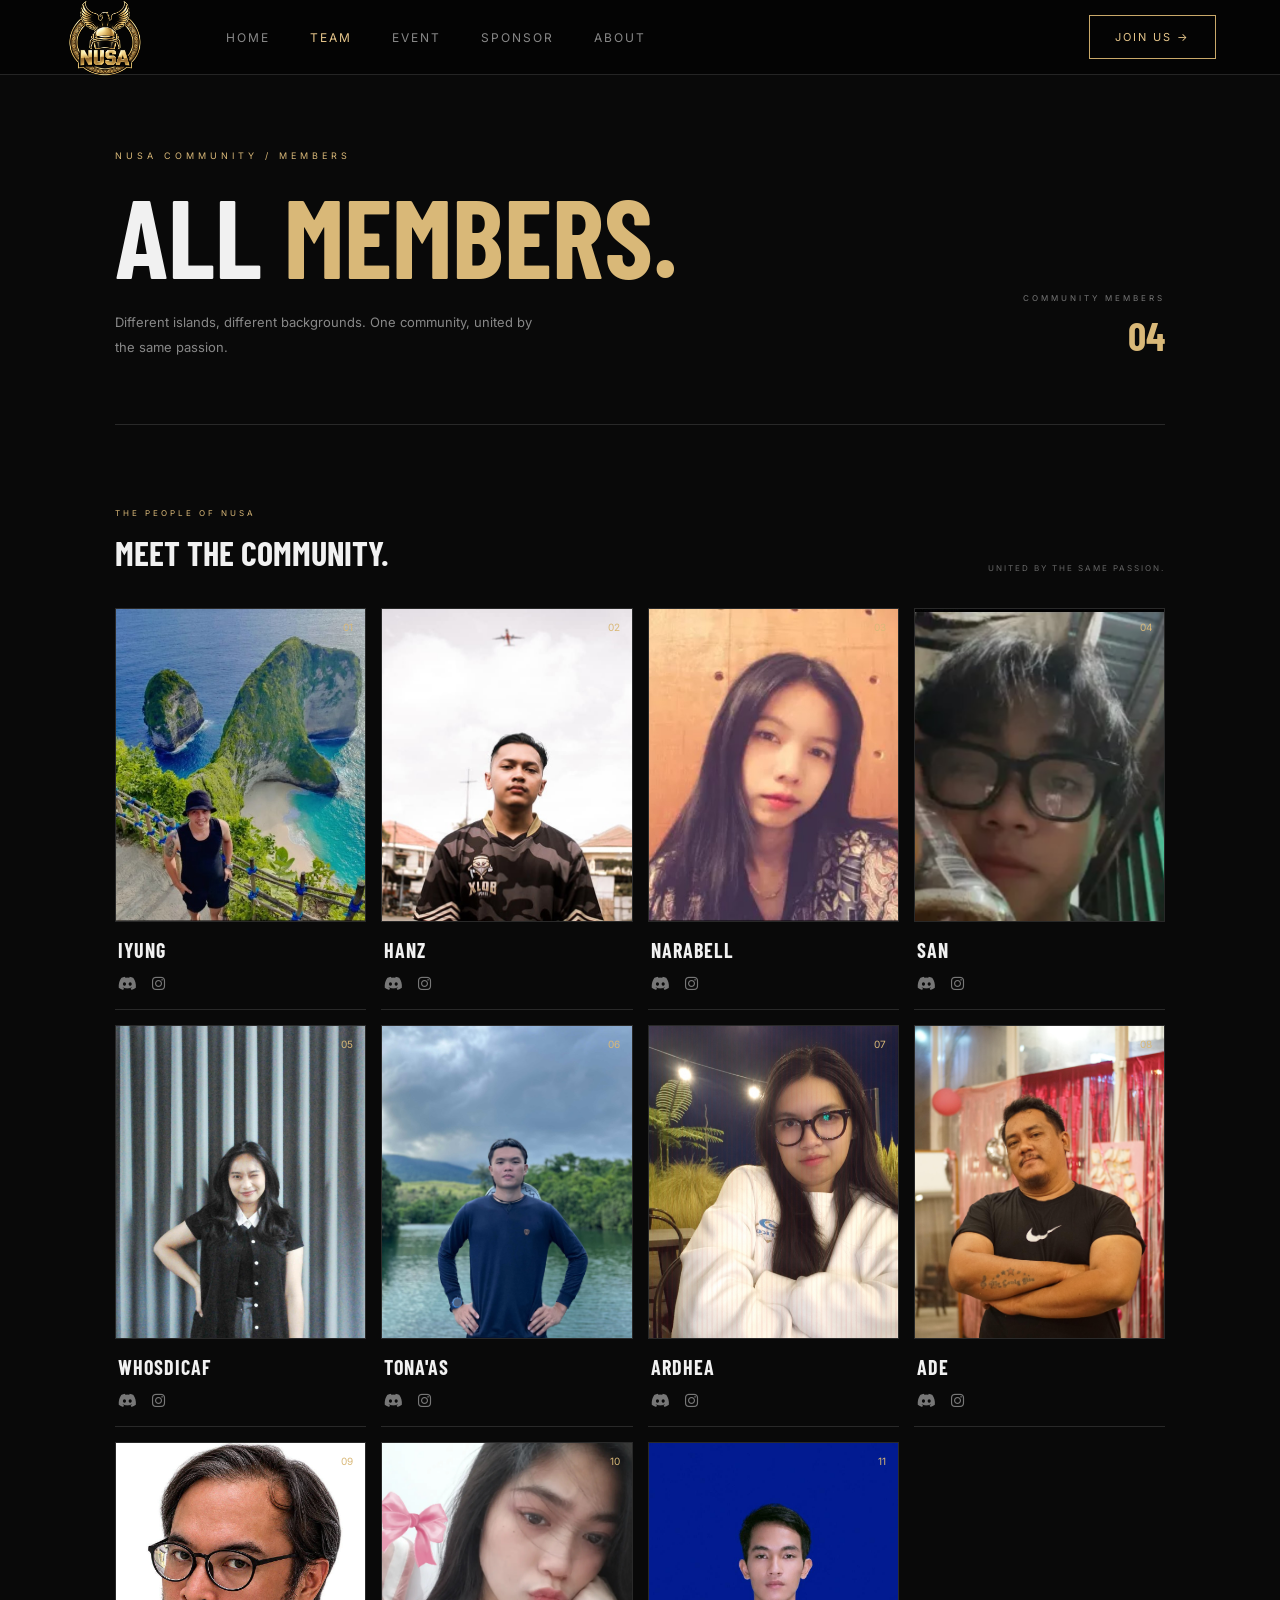
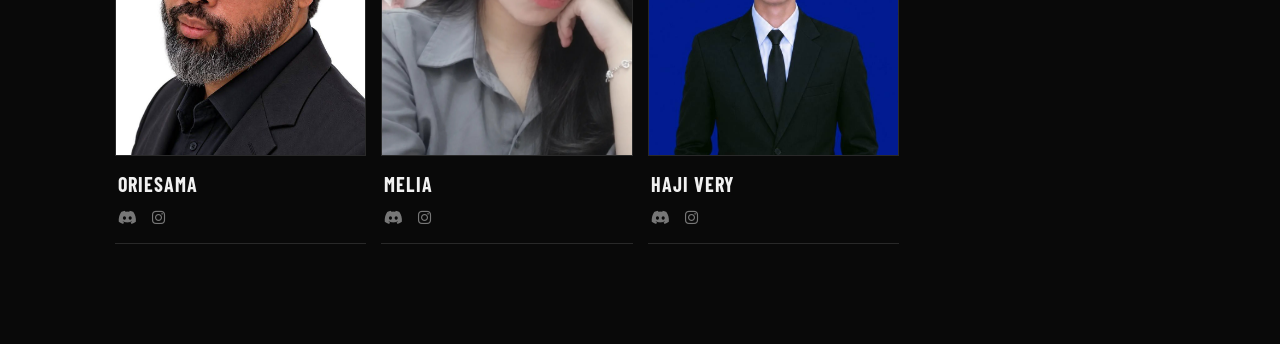
==== commit 49a7e26d: "Update members.html" ====
--- a/members.html
+++ b/members.html
@@ -352,14 +352,14 @@
                 </div>
             </article>
 
-        <!-- MEMBER 11 -->
+            <!-- MEMBER 11 -->
             <article class="directory-card">
                 <div class="directory-photo">
                     <img src="assets/member-11.jpg" alt="HAJI VERY">
                     <span class="directory-number">11</span>
                 </div>          
                 <div class="directory-info">
-                    <h3>MELIA</h3>
+                    <h3>HAJI VERY</h3>
                     <div class="member-socials">
                         <a href="LINK_DISCORD_VERY"
                         target="_blank"
